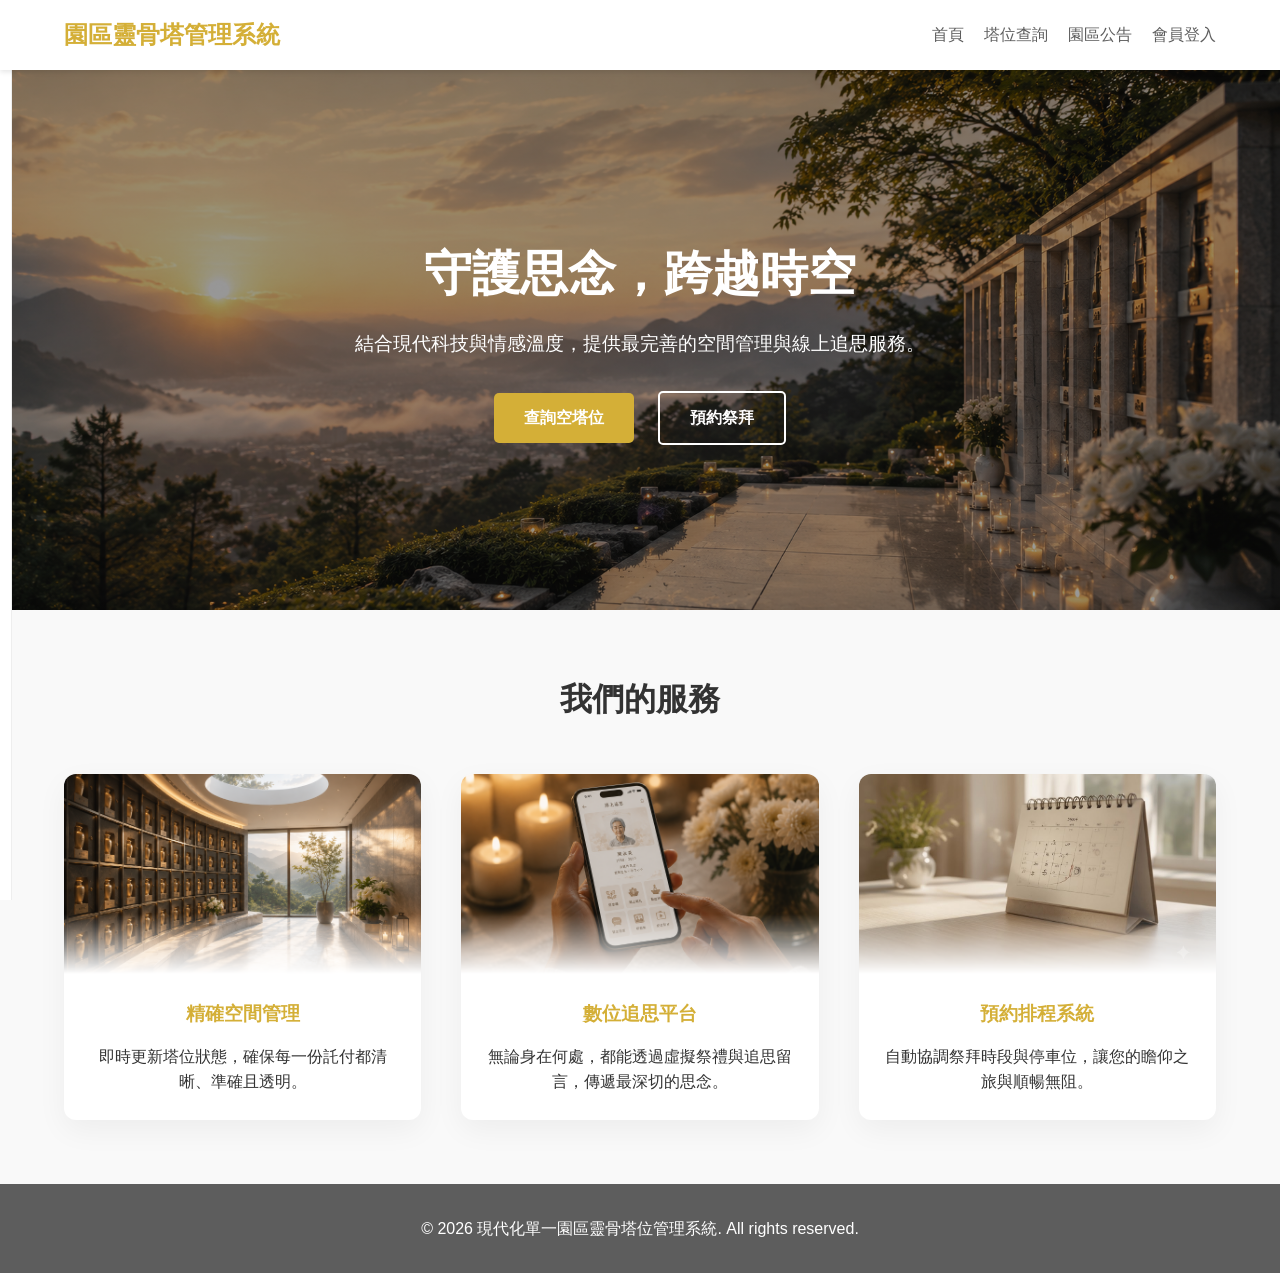
==== index.html @ 1b4b61a3 "DB_html_V1" ====
<!DOCTYPE html>
<html lang="zh-Hant">
<head>
    <meta charset="UTF-8">
    <meta name="viewport" content="width=device-width, initial-scale=1.0">
    <title>現代化靈骨塔管理系統 - 首頁</title>
    <link rel="stylesheet" href="css/style.css">
</head>
<body>
    <header>
        <nav>
            <div class="logo">園區靈骨塔管理系統</div>
            <ul>
                <li><a href="index.html">首頁</a></li>
                <li><a href="slots.html">塔位查詢</a></li>
                <li><a href="announcements.html">園區公告</a></li>
                <li><a href="auth.html">會員登入</a></li>
            </ul>
        </nav>
    </header>

    <div class="page-wrapper">
        <aside class="main-sidebar">
            <h3>快速功能</h3>
            <ul class="sidebar-nav">
                <li><a href="slots.html">查詢空位 (訪客)</a></li>
                <li><a href="auth.html">會員中心</a></li>
                <li><a href="auth.html">數位參拜</a></li>
                <li><a href="announcements.html">園區公告</a></li>
            </ul>
        </aside>

        <main class="content-area">
            <!-- 英雄區塊 (Hero Section) -->
            <section class="hero">
                <div class="hero-content">
                    <h1>守護思念，跨越時空</h1>
                    <p>結合現代科技與情感溫度，提供最完善的空間管理與線上追思服務。</p>
                    <div class="cta-buttons">
                        <a href="slots.html" class="btn btn-primary">查詢空塔位</a>
                        <a href="auth.html" class="btn btn-secondary">預約祭拜</a>
                    </div>
                </div>
            </section>

            <!-- 園區特色介紹 -->
            <section class="features">
                <h2>我們的服務</h2>
                <div class="feature-grid">
                    <div class="feature-item">
                        <div class="feature-img-wrapper">
                            <img src="small_left.png" alt="空間管理">
                        </div>
                        <div class="feature-info">
                            <h3>精確空間管理</h3>
                            <p>即時更新塔位狀態，確保每一份託付都清晰、準確且透明。</p>
                        </div>
                    </div>
                    <div class="feature-item">
                        <div class="feature-img-wrapper">
                            <img src="small_mid.png" alt="線上追思">
                        </div>
                        <div class="feature-info">
                            <h3>數位追思平台</h3>
                            <p>無論身在何處，都能透過虛擬祭禮與追思留言，傳遞最深切的思念。</p>
                        </div>
                    </div>
                    <div class="feature-item">
                        <div class="feature-img-wrapper">
                            <img src="small_right.jpg" alt="時間排程">
                        </div>
                        <div class="feature-info">
                            <h3>預約排程系統</h3>
                            <p>自動協調祭拜時段與停車位，讓您的瞻仰之旅與順暢無阻。</p>
                        </div>
                    </div>
                </div>
            </section>
        </main>
    </div>

    <footer>
        <p>&copy; 2026 現代化單一園區靈骨塔位管理系統. All rights reserved.</p>
        <div style="display: none;">
            #### 您需要準備的圖片

            1. **Banner 大圖 (`hero-bg`)**：**用途**：首頁最上方的背景。
            2. **建議內容**：園區的遠景、莊嚴的建築外觀或是象徵平和的風景（如夕陽、雲海、寧靜的森林）。
            3. **格式**：建議為 1920x1080 的橫向大圖。
            4. **服務特色小圖 (3張)**：**用途**：對應「精確空間管理」、「數位追思平台」、「預約排程系統」這三個介紹區塊。
            5. **建議內容**：簡單的圖示（Icon）或精緻的相關照片。
            6. **園區標誌 (Logo)**：**用途**：左上角的系統名稱位置可以放一個專屬的圖示。
        </div>
    </footer>
</body>
</html>
---- css/style.css ----
/* 全域設定 */
:root {
    --primary-color: #d4af37; /* 金色 */
    --secondary-color: #5d5d5d; /* 深灰 */
    --bg-color: #f9f9f9;
    --text-color: #333;
    --white: #ffffff;
}

* {
    margin: 0;
    padding: 0;
    box-sizing: border-box;
    font-family: "PingFang TC", "Microsoft JhengHei", sans-serif;
}

body {
    background-color: var(--bg-color);
    color: var(--text-color);
    line-height: 1.6;
    overflow-x: hidden; /* 新增：防止側邊欄藏在左邊時出現水平捲軸 */
}

/* 導覽列 */
header {
    background-color: var(--white);
    box-shadow: 0 2px 5px rgba(0,0,0,0.1);
    padding: 1rem 5%;
    position: sticky;
    top: 0;
    z-index: 1001;
}

nav {
    display: flex;
    justify-content: space-between;
    align-items: center;
}

.logo {
    font-size: 1.5rem;
    font-weight: bold;
    color: var(--primary-color);
}

nav ul {
    display: flex;
    list-style: none;
}

nav ul li {
    margin-left: 20px;
}

nav ul li a {
    text-decoration: none;
    color: var(--secondary-color);
    font-weight: 500;
    transition: color 0.3s;
}

nav ul li a:hover {
    color: var(--primary-color);
}


.page-wrapper {
    display: flex;
    min-height: calc(100vh - 70px);
    position: relative;
}

.main-sidebar {
    width: 250px;
    background-color: var(--white);
    border-right: 1px solid #eee;
    padding: 2rem 1rem;
    flex-shrink: 0;

    position: fixed;
    top: 70px; 
    left: 0;
    height: calc(100vh - 70px);
    z-index: 1000;
    transform: translateX(calc(-100% + 12px)); 
    transition: transform 0.3s ease-in-out, box-shadow 0.3s ease-in-out;
}

.main-sidebar:hover {
    transform: translateX(0);
    box-shadow: 5px 0 15px rgba(0, 0, 0, 0.08);
}

.main-sidebar h3 {
    font-size: 1rem;
    color: var(--secondary-color);
    margin-bottom: 1.5rem;
    padding-left: 10px;
    border-left: 4px solid var(--primary-color);
}

.sidebar-nav {
    list-style: none;
}

.sidebar-nav li {
    margin-bottom: 10px;
}

.sidebar-nav li a {
    display: block;
    padding: 12px 15px;
    text-decoration: none;
    color: var(--text-color);
    border-radius: 5px;
    transition: all 0.3s;
    font-weight: 500;
}

.sidebar-nav li a:hover {
    background-color: #f0f0f0;
    color: var(--primary-color);
}

.content-area {
    flex-grow: 1;
    width: 100%;
    overflow-x: hidden;
}



/* 英雄區塊 */
.hero {
    height: 60vh;
    background: linear-gradient(rgba(0,0,0,0.4), rgba(0,0,0,0.4)), 
                url('../big_mid.png') center/cover no-repeat;
    display: flex;
    justify-content: center;
    align-items: center;
    text-align: center;
    color: var(--white);
}

.hero-content h1 {
    font-size: 3rem;
    margin-bottom: 1rem;
}

.hero-content p {
    font-size: 1.2rem;
    margin-bottom: 2rem;
}

.btn {
    display: inline-block;
    padding: 12px 30px;
    text-decoration: none;
    border-radius: 5px;
    font-weight: bold;
    margin: 0 10px;
    transition: transform 0.3s;
}

.btn:hover {
    transform: translateY(-3px);
}

.btn-primary {
    background-color: var(--primary-color);
    color: var(--white);
}

.btn-secondary {
    background-color: transparent;
    border: 2px solid var(--white);
    color: var(--white);
}

.features {
    padding: 4rem 5%;
    text-align: center;
}

.features h2 {
    margin-bottom: 3rem;
    font-size: 2rem;
}

.feature-grid {
    display: grid;
    grid-template-columns: repeat(auto-fit, minmax(280px, 1fr));
    gap: 40px;
}

.feature-item {
    background: var(--white);
    padding: 0;
    border-radius: 12px;
    box-shadow: 0 10px 30px rgba(0,0,0,0.05);
    overflow: hidden;
    transition: transform 0.3s;
}

.feature-item:hover {
    transform: translateY(-10px);
}

.feature-img-wrapper {
    position: relative;
    width: 100%;
    height: 200px;
    overflow: hidden;
}

.feature-img-wrapper img {
    width: 100%;
    height: 100%;
    object-fit: cover;
    mask-image: linear-gradient(to bottom, rgba(0,0,0,1) 70%, rgba(0,0,0,0) 100%);
    -webkit-mask-image: linear-gradient(to bottom, rgba(0,0,0,1) 70%, rgba(0,0,0,0) 100%);
}

.feature-info {
    padding: 25px;
}

.feature-item h3 {
    margin-bottom: 15px;
    color: var(--primary-color);
}

.quick-links {
    display: none;
}

footer {
    padding: 2rem;
    background-color: var(--secondary-color);
    color: var(--white);
    text-align: center;
}
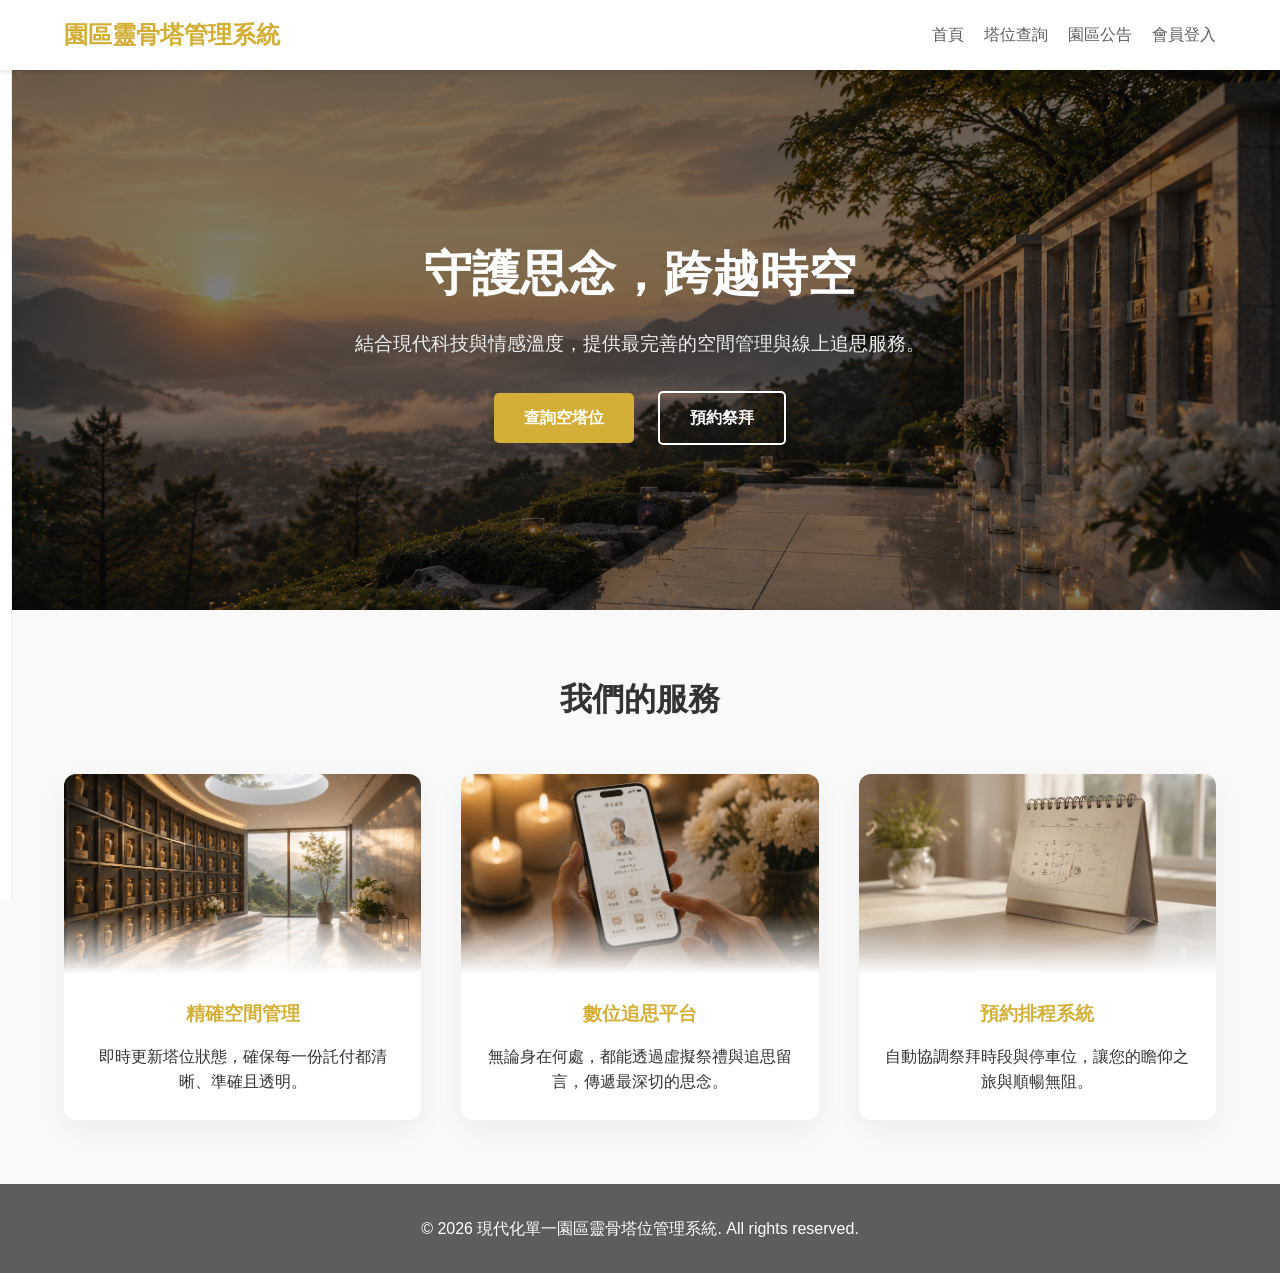
==== commit 2e9244f2: "V3" ====
--- a/index.html
+++ b/index.html
@@ -31,11 +31,10 @@
         </aside>
 
         <main class="content-area">
-            <!-- 英雄區塊 (Hero Section) -->
-            <section class="hero">
+            <section class="hero" style="background: linear-gradient(rgba(0, 0, 0, 0.5), rgba(0, 0, 0, 0.5)), url('images/big_mid.png') center/cover no-repeat;">
                 <div class="hero-content">
-                    <h1>守護思念，跨越時空</h1>
-                    <p>結合現代科技與情感溫度，提供最完善的空間管理與線上追思服務。</p>
+                    <h1 style="color: #fff;">守護思念，跨越時空</h1>
+                    <p style="color: #eee;">結合現代科技與情感溫度，提供最完善的空間管理與線上追思服務。</p>
                     <div class="cta-buttons">
                         <a href="slots.html" class="btn btn-primary">查詢空塔位</a>
                         <a href="auth.html" class="btn btn-secondary">預約祭拜</a>
@@ -43,13 +42,12 @@
                 </div>
             </section>
 
-            <!-- 園區特色介紹 -->
             <section class="features">
                 <h2>我們的服務</h2>
                 <div class="feature-grid">
                     <div class="feature-item">
                         <div class="feature-img-wrapper">
-                            <img src="small_left.png" alt="空間管理">
+                            <img src="images/small_left.png" alt="空間管理">
                         </div>
                         <div class="feature-info">
                             <h3>精確空間管理</h3>
@@ -58,7 +56,7 @@
                     </div>
                     <div class="feature-item">
                         <div class="feature-img-wrapper">
-                            <img src="small_mid.png" alt="線上追思">
+                            <img src="images/small_mid.png" alt="線上追思">
                         </div>
                         <div class="feature-info">
                             <h3>數位追思平台</h3>
@@ -67,7 +65,7 @@
                     </div>
                     <div class="feature-item">
                         <div class="feature-img-wrapper">
-                            <img src="small_right.jpg" alt="時間排程">
+                            <img src="images/small_right.jpg" alt="時間排程">
                         </div>
                         <div class="feature-info">
                             <h3>預約排程系統</h3>
@@ -81,16 +79,6 @@
 
     <footer>
         <p>&copy; 2026 現代化單一園區靈骨塔位管理系統. All rights reserved.</p>
-        <div style="display: none;">
-            #### 您需要準備的圖片
-
-            1. **Banner 大圖 (`hero-bg`)**：**用途**：首頁最上方的背景。
-            2. **建議內容**：園區的遠景、莊嚴的建築外觀或是象徵平和的風景（如夕陽、雲海、寧靜的森林）。
-            3. **格式**：建議為 1920x1080 的橫向大圖。
-            4. **服務特色小圖 (3張)**：**用途**：對應「精確空間管理」、「數位追思平台」、「預約排程系統」這三個介紹區塊。
-            5. **建議內容**：簡單的圖示（Icon）或精緻的相關照片。
-            6. **園區標誌 (Logo)**：**用途**：左上角的系統名稱位置可以放一個專屬的圖示。
-        </div>
     </footer>
 </body>
-</html>
+</html>
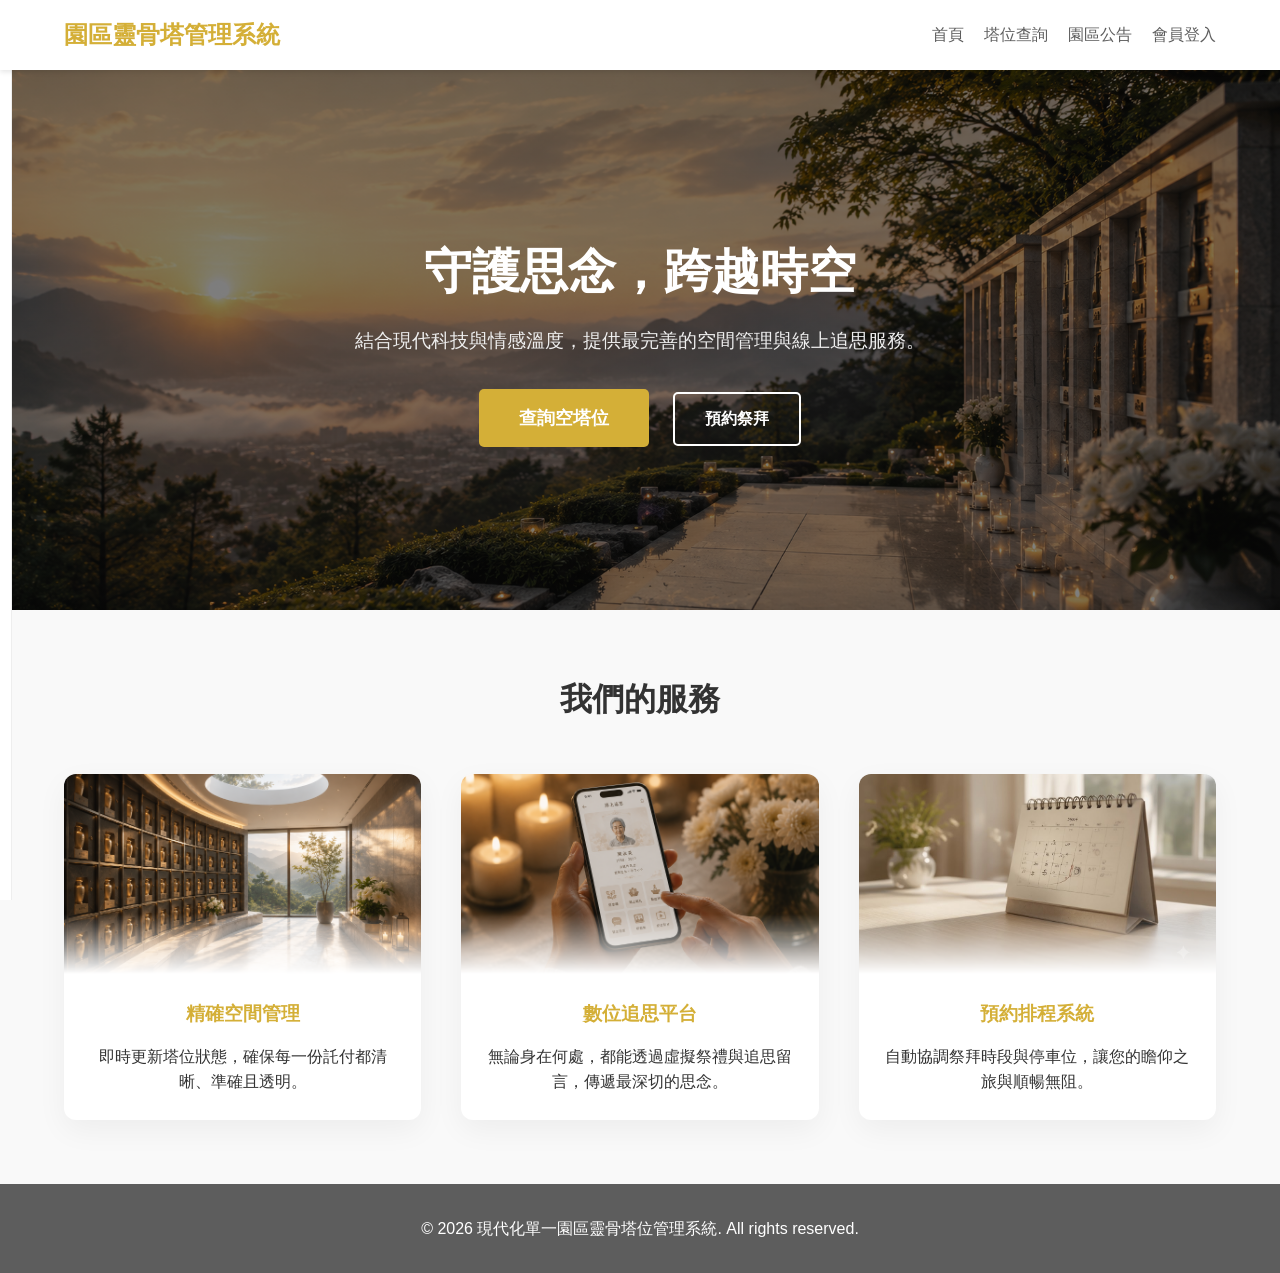
==== commit 945a386d: "feat: implement site-wide styling and structure with new CSS and management scripts" ====
--- a/index.html
+++ b/index.html
@@ -80,5 +80,6 @@
     <footer>
         <p>&copy; 2026 現代化單一園區靈骨塔位管理系統. All rights reserved.</p>
     </footer>
+    <script src="js/main.js"></script>
 </body>
 </html>
--- a/css/style.css
+++ b/css/style.css
@@ -199,12 +199,8 @@
     border-radius: 12px;
     box-shadow: 0 10px 30px rgba(0,0,0,0.05);
     overflow: hidden;
-    transition: transform 0.3s;
-}
-
-.feature-item:hover {
-    transform: translateY(-10px);
-}
+}
+
 
 .feature-img-wrapper {
     position: relative;
@@ -239,4 +235,544 @@
     background-color: var(--secondary-color);
     color: var(--white);
     text-align: center;
-}+}
+
+/* ==========================================================================
+   管理員後台 (admin.html)
+   ========================================================================== */
+.admin-container {
+    display: grid;
+    grid-template-columns: 240px 1fr;
+    min-height: 100vh;
+}
+.admin-sidebar {
+    background-color: var(--secondary-color);
+    color: var(--white);
+    padding: 2rem 1rem;
+}
+.admin-sidebar h2 {
+    font-size: 1.2rem;
+    margin-bottom: 2rem;
+    text-align: center;
+    border-bottom: 1px solid #777;
+    padding-bottom: 1rem;
+}
+.admin-nav {
+    list-style: none;
+}
+.admin-nav li {
+    padding: 12px 15px;
+    margin-bottom: 5px;
+    border-radius: 5px;
+    cursor: pointer;
+    transition: background 0.3s;
+}
+.admin-nav li:hover, .admin-nav li.active {
+    background-color: var(--primary-color);
+}
+.admin-main {
+    padding: 2rem;
+    background-color: #f9f9f9;
+}
+.mgmt-section {
+    background: #fff;
+    padding: 1.5rem;
+    border-radius: 8px;
+    box-shadow: 0 2px 8px rgba(0,0,0,0.05);
+    margin-bottom: 2rem;
+}
+.mgmt-header {
+    display: flex;
+    justify-content: space-between;
+    align-items: center;
+    margin-bottom: 1.5rem;
+    border-bottom: 2px solid #eee;
+    padding-bottom: 0.5rem;
+}
+.stats-grid {
+    display: grid;
+    grid-template-columns: repeat(4, 1fr);
+    gap: 20px;
+    margin-bottom: 2rem;
+}
+.stats-card {
+    background: #fff;
+    padding: 1.5rem;
+    border-radius: 8px;
+    box-shadow: 0 2px 5px rgba(0,0,0,0.05);
+    border-left: 5px solid var(--primary-color);
+    text-align: center;
+}
+.stats-card h3 {
+    font-size: 0.9rem;
+    color: #666;
+    margin-bottom: 10px;
+}
+.stats-card .number {
+    font-size: 1.8rem;
+    font-weight: bold;
+    color: var(--secondary-color);
+}
+.admin-table {
+    width: 100%;
+    border-collapse: collapse;
+}
+.admin-table th, .admin-table td {
+    padding: 12px;
+    text-align: left;
+    border-bottom: 1px solid #eee;
+}
+.admin-table th {
+    background-color: #f4f4f4;
+    font-weight: bold;
+}
+
+/* ==========================================================================
+   園區公告 (announcements.html)
+   ========================================================================== */
+.page-header {
+    text-align: center;
+    margin-bottom: 2rem;
+}
+.page-header h1 {
+    color: var(--secondary-color);
+    position: relative;
+    display: inline-block;
+    padding-bottom: 10px;
+}
+.page-header h1::after {
+    content: '';
+    position: absolute;
+    bottom: 0;
+    left: 50%;
+    transform: translateX(-50%);
+    width: 60px;
+    height: 3px;
+    background-color: var(--primary-color);
+}
+.ann-list {
+    display: flex;
+    flex-direction: column;
+    gap: 20px;
+}
+.ann-item {
+    background: #fff;
+    padding: 1.5rem;
+    border-radius: 8px;
+    box-shadow: 0 2px 8px rgba(0,0,0,0.05);
+}
+
+/* ==========================================================================
+   會員登入/註冊 (auth.html)
+   ========================================================================== */
+.auth-container {
+    max-width: 400px;
+    margin: 2rem auto;
+    background: #fff;
+    padding: 2rem;
+    border-radius: 10px;
+    box-shadow: 0 4px 15px rgba(0,0,0,0.1);
+}
+.auth-tabs {
+    display: flex;
+    margin-bottom: 2rem;
+    border-bottom: 2px solid #eee;
+}
+.auth-tab {
+    flex: 1;
+    text-align: center;
+    padding: 10px;
+    cursor: pointer;
+    font-weight: bold;
+    color: var(--secondary-color);
+}
+.auth-tab.active {
+    color: var(--primary-color);
+    border-bottom: 2px solid var(--primary-color);
+}
+.form-group { margin-bottom: 1.5rem; }
+.form-group label { display: block; margin-bottom: 0.5rem; font-weight: bold; }
+.form-group input {
+    width: 100%;
+    padding: 10px;
+    border: 1px solid #ddd;
+    border-radius: 5px;
+    box-sizing: border-box;
+}
+.auth-btn {
+    width: 100%;
+    padding: 12px;
+    background: var(--secondary-color);
+    color: white;
+    border: none;
+    border-radius: 5px;
+    font-weight: bold;
+    cursor: pointer;
+    transition: background 0.3s;
+}
+.auth-btn:hover {
+    background: var(--primary-color);
+}
+
+/* ==========================================================================
+   會員後台 (member.html)
+   ========================================================================== */
+.dashboard-container {
+    display: grid;
+    grid-template-columns: 250px 1fr;
+    gap: 20px;
+    padding: 2rem 5%;
+}
+.sidebar {
+    background: #fff;
+    padding: 1.5rem;
+    border-radius: 10px;
+    height: fit-content;
+}
+.sidebar ul {
+    list-style: none;
+}
+.sidebar li {
+    padding: 12px 0;
+    border-bottom: 1px solid #eee;
+    cursor: pointer;
+}
+.sidebar li:hover {
+    color: var(--primary-color);
+}
+.content-card {
+    background: #fff;
+    padding: 2rem;
+    border-radius: 10px;
+    min-height: 400px;
+}
+.data-list {
+    width: 100%;
+    border-collapse: collapse;
+    margin-top: 1rem;
+}
+.data-list td, .data-list th {
+    padding: 12px;
+    border: 1px solid #eee;
+}
+.status-paid {
+    color: green;
+    font-weight: bold;
+}
+.status-unpaid {
+    color: red;
+    font-weight: bold;
+}
+
+/* ==========================================================================
+   塔位查詢 (slots.html)
+   ========================================================================== */
+.filter-section {
+    padding: 2rem 5%;
+    background: #fff;
+    margin-bottom: 2rem;
+    border-radius: 8px;
+    box-shadow: 0 2px 8px rgba(0,0,0,0.05);
+}
+.result-section {
+    padding: 0;
+}
+.slot-table {
+    width: 100%;
+    border-collapse: collapse;
+    background: #fff;
+    border-radius: 8px;
+    overflow: hidden;
+    box-shadow: 0 2px 8px rgba(0,0,0,0.05);
+}
+.slot-table th, .slot-table td {
+    border: 1px solid #ddd;
+    padding: 12px;
+    text-align: left;
+}
+/* ==========================================================================
+   數位祭拜與追思牆 (新增功能)
+   ========================================================================== */
+
+/* 祭拜完成全螢幕動畫遮罩 */
+.worship-overlay {
+    position: fixed;
+    top: 0;
+    left: 0;
+    width: 100%;
+    height: 100%;
+    background: rgba(255, 255, 255, 0.95);
+    z-index: 9999;
+    display: none; /* 預設隱藏 */
+    flex-direction: column;
+    justify-content: center;
+    align-items: center;
+    text-align: center;
+    animation: fadeIn 0.8s ease-out;
+}
+
+.worship-overlay.active {
+    display: flex;
+}
+
+.worship-animation-icon {
+    font-size: 80px;
+    margin-bottom: 20px;
+    color: var(--primary-color);
+    animation: pulseLight 2s infinite ease-in-out;
+}
+
+.worship-overlay h2 {
+    font-size: 2.5rem;
+    color: var(--secondary-color);
+    margin-bottom: 1rem;
+    letter-spacing: 2px;
+}
+
+.worship-overlay p {
+    font-size: 1.4rem;
+    color: #666;
+}
+
+@keyframes pulseLight {
+    0% { transform: scale(1); opacity: 0.8; filter: drop-shadow(0 0 5px var(--primary-color)); }
+    50% { transform: scale(1.1); opacity: 1; filter: drop-shadow(0 0 25px var(--primary-color)); }
+    100% { transform: scale(1); opacity: 0.8; filter: drop-shadow(0 0 5px var(--primary-color)); }
+}
+
+@keyframes fadeIn {
+    from { opacity: 0; }
+    to { opacity: 1; }
+}
+
+/* 動態追思牆樣式 */
+.memorial-wall-container {
+    margin-top: 3rem;
+    border-top: 2px dashed #ddd;
+    padding-top: 2rem;
+}
+
+.memorial-wall-title {
+    font-size: 1.8rem;
+    color: var(--secondary-color);
+    margin-bottom: 1.5rem;
+    display: flex;
+    align-items: center;
+    gap: 10px;
+}
+
+.memorial-wall-title::before {
+    content: "🕯️";
+}
+
+.memorial-board {
+    display: flex;
+    flex-direction: column;
+    gap: 20px;
+}
+
+.memorial-card {
+    background: #fffaf0; /* 暖白底色，對眼睛較溫和 */
+    border: 1px solid #e0d0b0;
+    border-left: 8px solid var(--primary-color);
+    padding: 20px;
+    border-radius: 8px;
+    box-shadow: 0 4px 6px rgba(0,0,0,0.05);
+    animation: slideInUp 0.6s ease-out forwards;
+    opacity: 0;
+}
+
+.memorial-card-header {
+    display: flex;
+    justify-content: space-between;
+    margin-bottom: 10px;
+    border-bottom: 1px solid #eee;
+    padding-bottom: 8px;
+}
+
+.memorial-card-name {
+    font-weight: bold;
+    font-size: 1.3rem;
+    color: var(--secondary-color);
+}
+
+.memorial-card-item {
+    background: var(--primary-color);
+    color: #fff;
+    padding: 2px 10px;
+    border-radius: 20px;
+    font-size: 0.9rem;
+}
+
+.memorial-card-content {
+    font-size: 1.2rem;
+    line-height: 1.8;
+    color: #444;
+}
+
+.memorial-card-time {
+    display: block;
+    margin-top: 10px;
+    font-size: 0.9rem;
+    color: #999;
+    text-align: right;
+}
+
+@keyframes slideInUp {
+    from { transform: translateY(30px); opacity: 0; }
+    to { transform: translateY(0); opacity: 1; }
+}
+
+/* 針對長者優化的按鈕點擊區域 */
+.btn-primary {
+    padding: 15px 40px;
+    font-size: 1.1rem;
+}
+
+/* ==========================================================================
+   �ۭq���ź����u�� (Custom Modal Alert) - �ݨD�G
+   ========================================================================== */
+.custom-alert-overlay {
+    position: fixed;
+    top: 0;
+    left: 0;
+    width: 100%;
+    height: 100%;
+    background: rgba(0, 0, 0, 0.7);
+    display: flex;
+    justify-content: center;
+    align-items: center;
+    z-index: 10000;
+    opacity: 0;
+    visibility: hidden;
+    transition: all 0.3s ease;
+    backdrop-filter: blur(3px);
+}
+
+.custom-alert-overlay.active {
+    opacity: 1;
+    visibility: visible;
+}
+
+.custom-alert-box {
+    background: #fff;
+    width: 90%;
+    max-width: 420px;
+    border-radius: 15px;
+    overflow: hidden;
+    box-shadow: 0 20px 50px rgba(0, 0, 0, 0.3);
+    transform: translateY(-30px);
+    transition: all 0.4s cubic-bezier(0.68, -0.55, 0.265, 1.55);
+    border-top: 6px solid var(--primary-color);
+}
+
+.custom-alert-overlay.active .custom-alert-box {
+    transform: translateY(0);
+}
+
+.custom-alert-header {
+    background: #fdfdfd;
+    padding: 18px 25px;
+    border-bottom: 1px solid #eee;
+    display: flex;
+    align-items: center;
+    gap: 12px;
+}
+
+.custom-alert-header .icon {
+    font-size: 1.4rem;
+    filter: drop-shadow(0 0 2px var(--primary-color));
+}
+
+.custom-alert-header .title {
+    font-weight: bold;
+    color: var(--secondary-color);
+    letter-spacing: 1.5px;
+    font-size: 1.1rem;
+}
+
+.custom-alert-body {
+    padding: 35px 25px;
+    color: #444;
+    font-size: 1.1rem;
+    line-height: 1.7;
+    text-align: center;
+    font-weight: 500;
+}
+
+.custom-alert-footer {
+    padding: 18px 25px;
+    text-align: right;
+    background: #fcfcfc;
+    border-top: 1px solid #f0f0f0;
+}
+
+.custom-alert-btn {
+    background: var(--secondary-color);
+    color: #fff;
+    border: none;
+    padding: 10px 30px;
+    border-radius: 6px;
+    cursor: pointer;
+    font-weight: bold;
+    font-size: 1rem;
+    transition: all 0.3s;
+    box-shadow: 0 4px 10px rgba(0,0,0,0.1);
+}
+
+.custom-alert-btn:hover {
+    background: var(--primary-color);
+    transform: translateY(-2px);
+    box-shadow: 0 6px 15px rgba(212, 175, 55, 0.3);
+}
+
+
+/* ==========================================================================
+   �|���n�J���A�����C�˦� (Member Nav Styles) - �ݨD�@
+   ========================================================================== */
+.nav-member-info {
+    display: flex;
+    align-items: center;
+    gap: 15px;
+    margin-left: 20px;
+    padding: 5px 12px;
+    background: rgba(212, 175, 55, 0.05);
+    border-radius: 50px;
+    border: 1px solid rgba(212, 175, 55, 0.2);
+}
+
+.nav-welcome-text {
+    color: var(--secondary-color);
+    font-size: 0.95rem;
+    font-weight: 500;
+}
+
+.nav-welcome-text b {
+    color: var(--primary-color);
+}
+
+.nav-member-link {
+    font-weight: bold;
+    color: var(--secondary-color) !important;
+    text-decoration: none;
+    transition: color 0.3s;
+}
+
+.nav-member-link:hover {
+    color: var(--primary-color) !important;
+}
+
+.nav-logout-btn {
+    color: #d9534f !important;
+    font-size: 0.9rem;
+    padding: 2px 8px;
+    border: 1px solid #d9534f;
+    border-radius: 4px;
+    transition: all 0.3s;
+}
+
+.nav-logout-btn:hover {
+    background: #d9534f;
+    color: #fff !important;
+}
+
